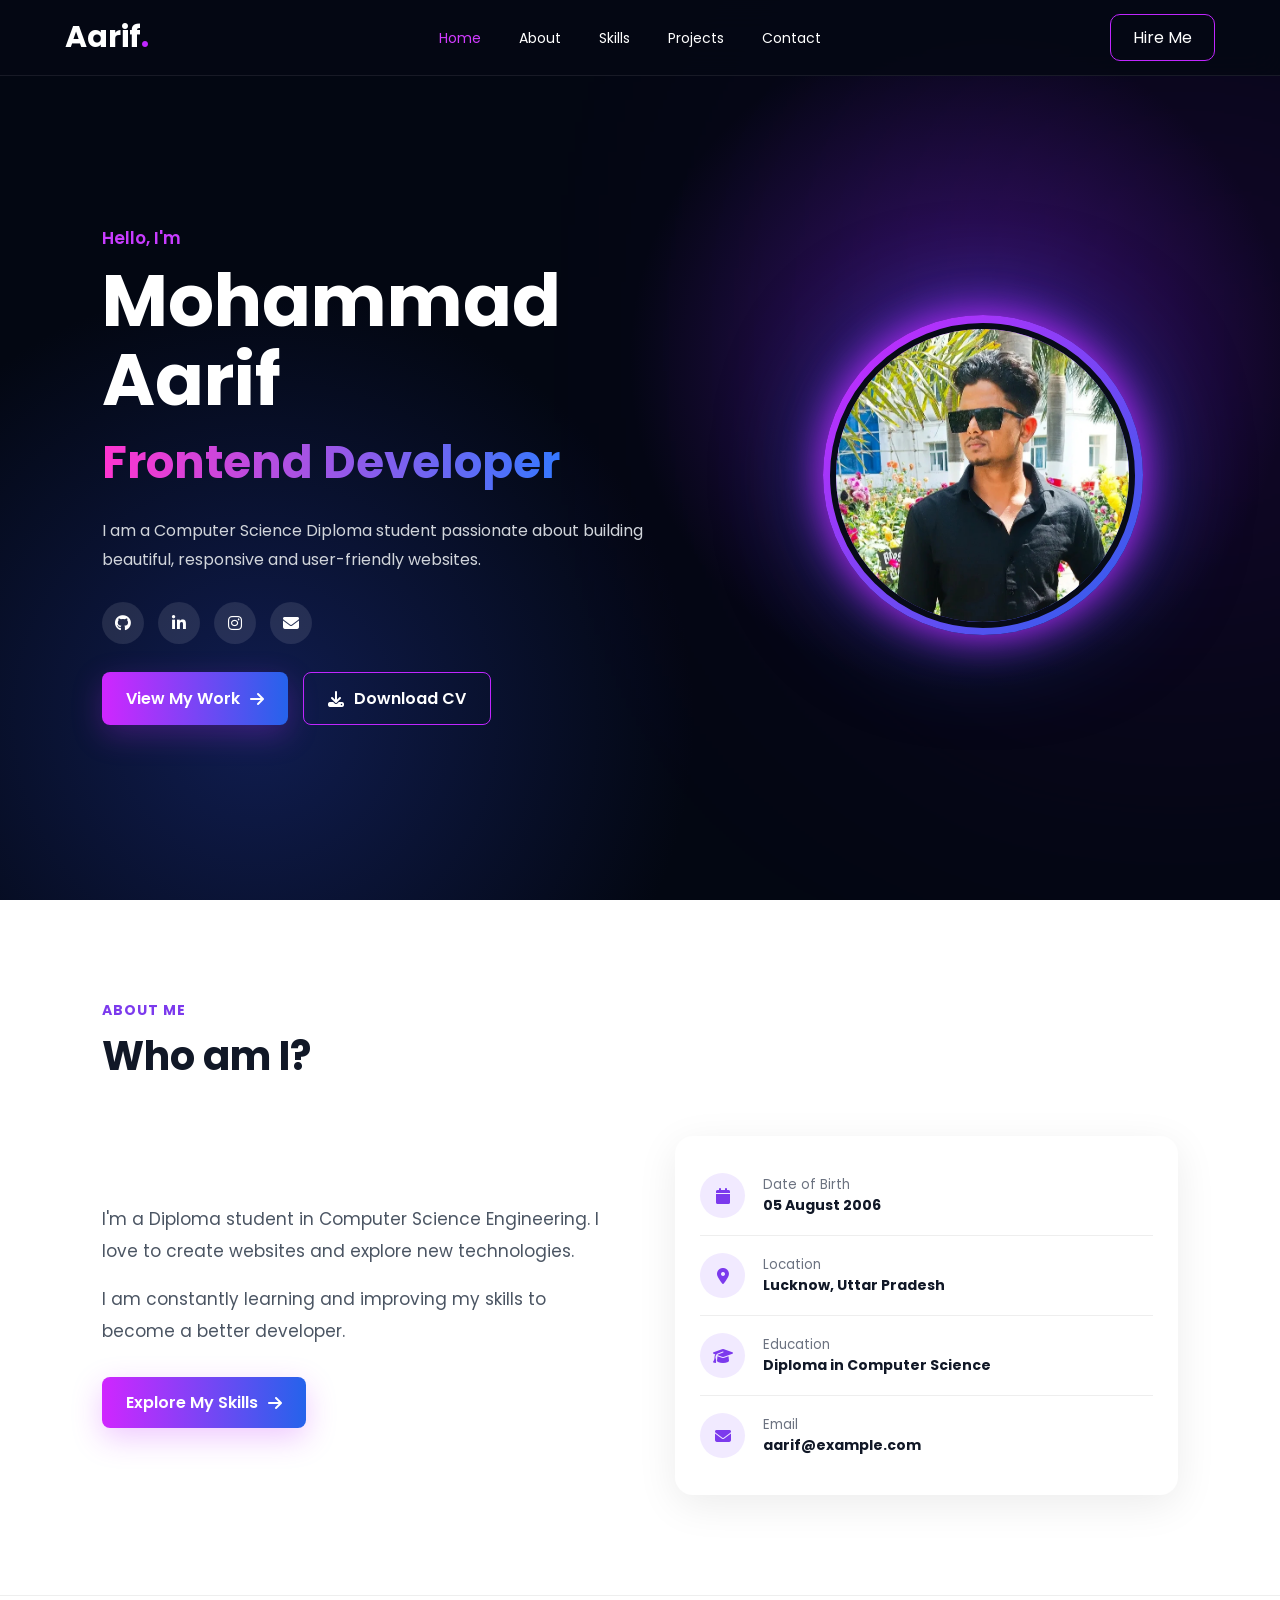
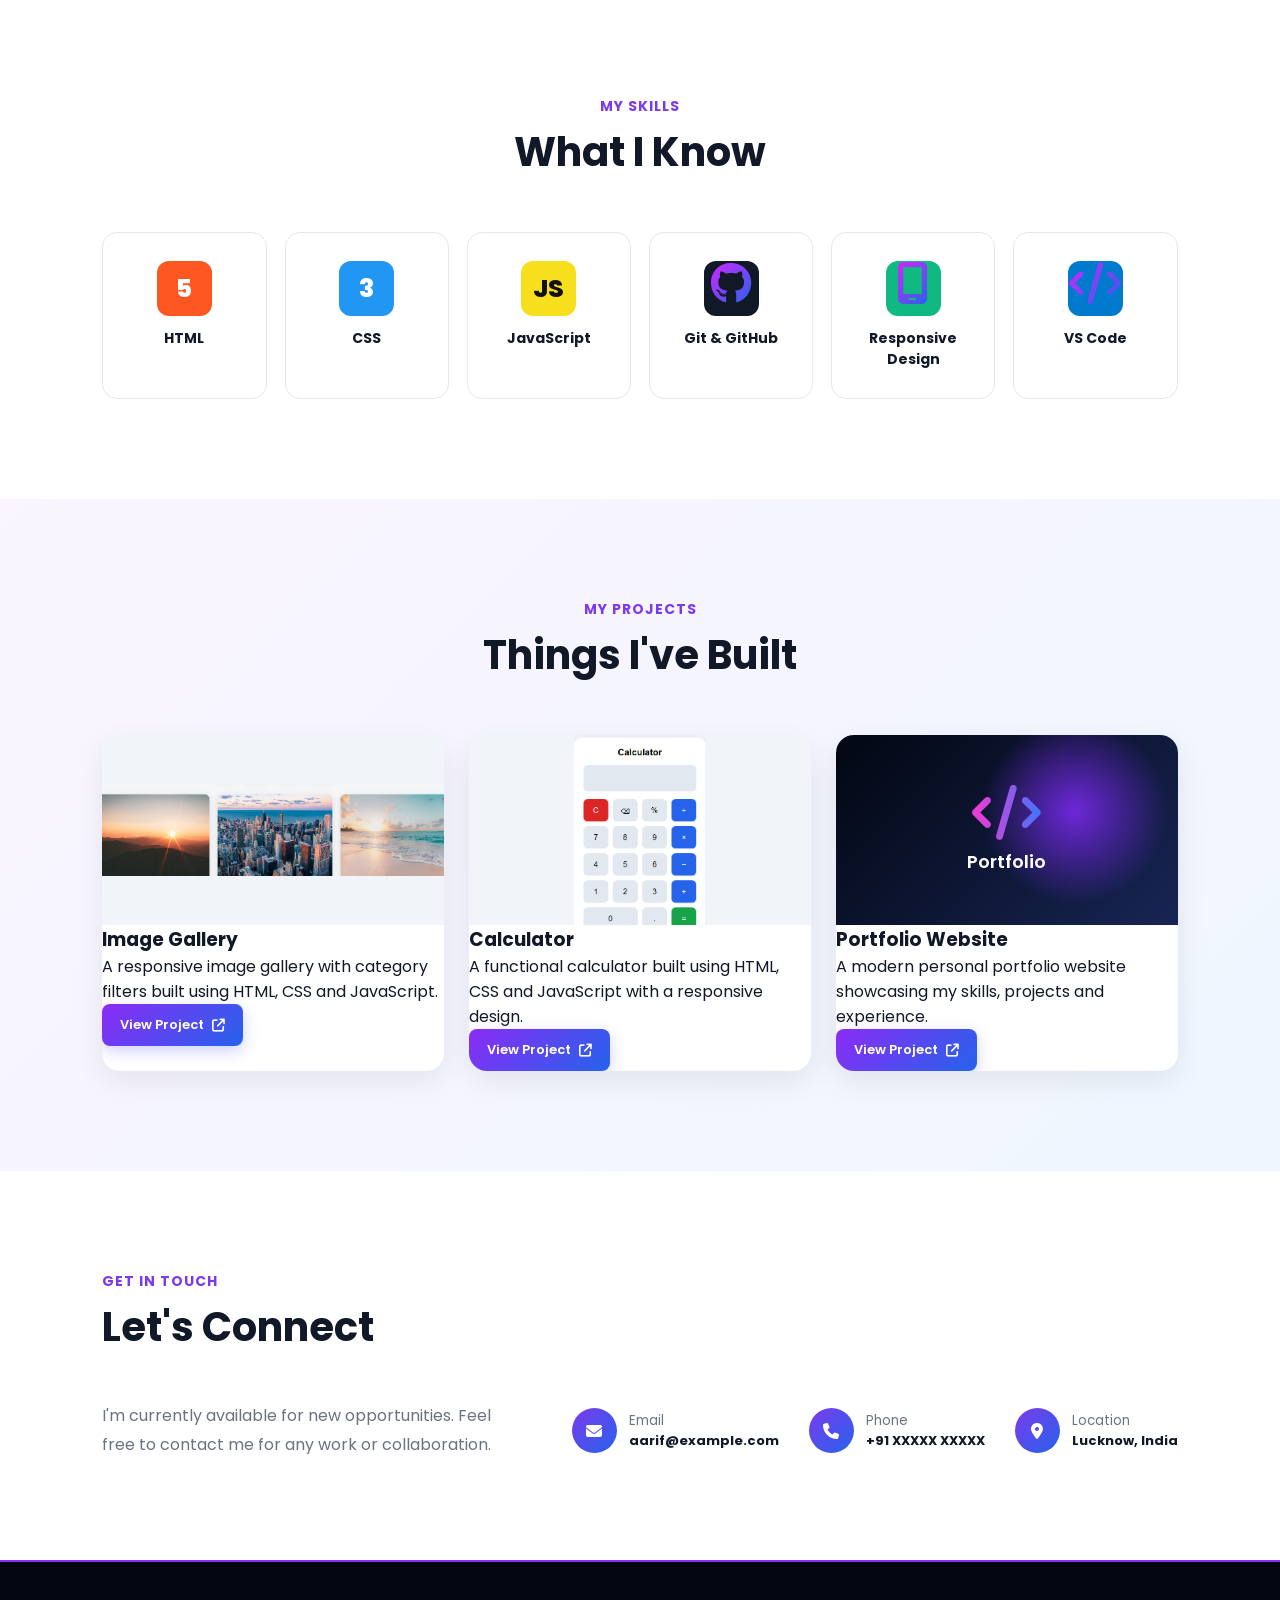
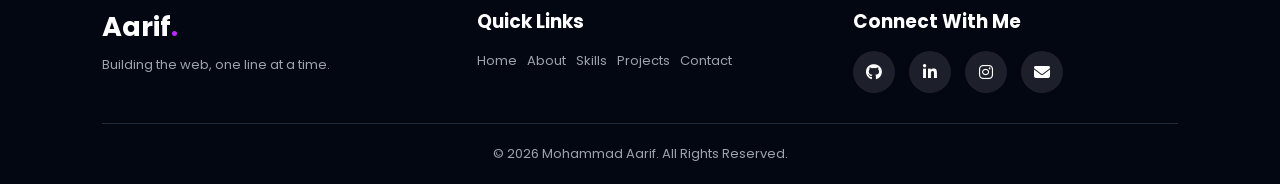
==== task-2-calculator/index.html @ 981eedba "CodeAlfa-frontend-task" ====
<!doctype html>
<html lang="en">
  <head>
    <meta charset="UTF-8" />
    <meta name="viewport" content="width=device-width, initial-scale=1.0" />

    <title>Mohammad Aarif | Frontend Developer</title>

    <link rel="stylesheet" href="style.css" />

    <!-- Font Awesome Icons -->
    <link
      rel="stylesheet"
      href="https://cdnjs.cloudflare.com/ajax/libs/font-awesome/6.5.2/css/all.min.css"
    />
  </head>

  <body>
    <!-- NAVBAR -->
    <header>
      <nav class="navbar">
        <a href="#home" class="logo"> Aarif<span>.</span> </a>

        <ul class="nav-links">
          <li><a href="#home" class="active">Home</a></li>
          <li><a href="#about">About</a></li>
          <li><a href="#skills">Skills</a></li>
          <li><a href="#projects">Projects</a></li>
          <li><a href="#contact">Contact</a></li>
        </ul>

        <a href="#contact" class="hire-btn">Hire Me</a>
      </nav>
    </header>

    <!-- HOME -->
    <section id="home" class="hero">
      <div class="hero-content">
        <p class="hello">Hello, I'm</p>

        <h1>Mohammad Aarif</h1>

        <h2>
          <span>Frontend Developer</span>
        </h2>

        <p class="hero-description">
          I am a Computer Science Diploma student passionate about building
          beautiful, responsive and user-friendly websites.
        </p>

        <div class="social-icons">
          <a href="#" target="_blank">
            <i class="fa-brands fa-github"></i>
          </a>

          <a href="#" target="_blank">
            <i class="fa-brands fa-linkedin-in"></i>
          </a>

          <a href="#" target="_blank">
            <i class="fa-brands fa-instagram"></i>
          </a>

          <a href="mailto:aarif@example.com">
            <i class="fa-solid fa-envelope"></i>
          </a>
        </div>

        <div class="hero-buttons">
          <a href="#projects" class="main-btn">
            View My Work <i class="fa-solid fa-arrow-right"></i>
          </a>

          <a href="#" class="cv-btn">
            <i class="fa-solid fa-download"></i>
            Download CV
          </a>
        </div>
      </div>

      <!-- PROFILE IMAGE -->
      <div class="hero-image">
        <div class="image-glow"></div>

        <img src="profile.jpg.jpg" alt="Mohammad Aarif" />
      </div>
    </section>

    <!-- ABOUT -->
    <section id="about" class="about section">
      <div class="section-title">
        <p>ABOUT ME</p>
        <h2>Who am I?</h2>
      </div>

      <div class="about-container">
        <div class="about-text">
          <p>
            I'm a Diploma student in Computer Science Engineering. I love to
            create websites and explore new technologies.
          </p>

          <p>
            I am constantly learning and improving my skills to become a better
            developer.
          </p>

          <a href="#skills" class="main-btn">
            Explore My Skills
            <i class="fa-solid fa-arrow-right"></i>
          </a>
        </div>

        <div class="about-info">
          <div class="info-item">
            <i class="fa-solid fa-calendar"></i>
            <div>
              <small>Date of Birth</small>
              <strong>05 August 2006</strong>
            </div>
          </div>

          <div class="info-item">
            <i class="fa-solid fa-location-dot"></i>
            <div>
              <small>Location</small>
              <strong>Lucknow, Uttar Pradesh</strong>
            </div>
          </div>

          <div class="info-item">
            <i class="fa-solid fa-graduation-cap"></i>
            <div>
              <small>Education</small>
              <strong>Diploma in Computer Science</strong>
            </div>
          </div>

          <div class="info-item">
            <i class="fa-solid fa-envelope"></i>
            <div>
              <small>Email</small>
              <strong>aarif@example.com</strong>
            </div>
          </div>
        </div>
      </div>
    </section>

    <!-- SKILLS -->
    <section id="skills" class="skills section">
      <div class="section-title center">
        <p>MY SKILLS</p>
        <h2>What I Know</h2>
      </div>

      <div class="skills-container">
        <div class="skill-card html-skill">
          <div class="skill-logo">5</div>
          <h3>HTML</h3>
        </div>

        <div class="skill-card css-skill">
          <div class="skill-logo">3</div>
          <h3>CSS</h3>
        </div>

        <div class="skill-card js-skill">
          <div class="skill-logo">JS</div>
          <h3>JavaScript</h3>
        </div>

        <div class="skill-card github-skill">
          <div class="skill-logo">
            <i class="fa-brands fa-github"></i>
          </div>
          <h3>Git & GitHub</h3>
        </div>

        <div class="skill-card responsive-skill">
          <div class="skill-logo">
            <i class="fa-solid fa-mobile-screen"></i>
          </div>
          <h3>Responsive Design</h3>
        </div>

        <div class="skill-card vscode-skill">
          <div class="skill-logo">
            <i class="fa-solid fa-code"></i>
          </div>
          <h3>VS Code</h3>
        </div>
      </div>
    </section>

    <!-- PROJECTS -->
    <section id="projects" class="projects section">
      <div class="section-title center">
        <p>MY PROJECTS</p>
        <h2>Things I've Built</h2>
      </div>

      <div class="projects-container">
        <!-- IMAGE GALLERY -->
        <div class="project-card">
          <div class="project-image">
            <img src="gallery.png.png" alt="Image Gallery Project" />
          </div>

          <div class="project-content">
            <h3>Image Gallery</h3>

            <p>
              A responsive image gallery with category filters built using HTML,
              CSS and JavaScript.
            </p>

            <a
              href="https://m-aarif-coder.github.io/CodeAlfa-frontend-task/Task%201%20image%20gallery/"
              style="
                display: inline-flex;
                align-items: center;
                gap: 8px;
                padding: 11px 18px;
                background: linear-gradient(135deg, #8b2cf5, #2563eb);
                color: white;
                border-radius: 8px;
                text-decoration: none;
                font-size: 13px;
                font-weight: 600;
                box-shadow: 0 5px 15px rgba(99, 102, 241, 0.3);
              "
            >
              View Project
              <i class="fa-solid fa-arrow-up-right-from-square"></i>
            </a>
          </div>
        </div>

        <!-- CALCULATOR -->
        <div class="project-card">
          <div class="project-image">
            <img src="calcuator.png.png" alt="Calculator Project" />
          </div>

          <div class="project-content">
            <h3>Calculator</h3>

            <p>
              A functional calculator built using HTML, CSS and JavaScript with
              a responsive design.
            </p>

            <a
              href="https://m-aarif-coder.github.io/CodeAlfa-frontend-task/Task%202%20Calculator/"
              style="
                display: inline-flex;
                align-items: center;
                gap: 8px;
                padding: 11px 18px;
                background: linear-gradient(135deg, #8b2cf5, #2563eb);
                color: white;
                border-radius: 8px;
                text-decoration: none;
                font-size: 13px;
                font-weight: 600;
                box-shadow: 0 5px 15px rgba(99, 102, 241, 0.3);
              "
            >
              View Project
              <i class="fa-solid fa-arrow-up-right-from-square"></i>
            </a>
          </div>
        </div>

        <!-- PORTFOLIO -->
        <div class="project-card">
          <div class="project-image portfolio-project">
            <div>
              <i class="fa-solid fa-code"></i>
              <span>Portfolio</span>
            </div>
          </div>

          <div class="project-content">
            <h3>Portfolio Website</h3>

            <p>
              A modern personal portfolio website showcasing my skills, projects
              and experience.
            </p>

            <a
              href="https://m-aarif-coder.github.io/CodeAlfa-frontend-task/Task%203%20portfolio/"
              style="
                display: inline-flex;
                align-items: center;
                gap: 8px;
                padding: 11px 18px;
                background: linear-gradient(135deg, #8b2cf5, #2563eb);
                color: white;
                border-radius: 8px;
                text-decoration: none;
                font-size: 13px;
                font-weight: 600;
                box-shadow: 0 5px 15px rgba(99, 102, 241, 0.3);
              "
            >
              View Project
              <i class="fa-solid fa-arrow-up-right-from-square"></i>
            </a>
          </div>
        </div>
      </div>
    </section>

    <!-- CONTACT -->
    <section id="contact" class="contact section">
      <div class="section-title">
        <p>GET IN TOUCH</p>
        <h2>Let's Connect</h2>
      </div>

      <div class="contact-container">
        <div class="contact-text">
          <p>
            I'm currently available for new opportunities. Feel free to contact
            me for any work or collaboration.
          </p>
        </div>

        <div class="contact-info">
          <div class="contact-item">
            <i class="fa-solid fa-envelope"></i>
            <div>
              <small>Email</small>
              <strong>aarif@example.com</strong>
            </div>
          </div>

          <div class="contact-item">
            <i class="fa-solid fa-phone"></i>
            <div>
              <small>Phone</small>
              <strong>+91 XXXXX XXXXX</strong>
            </div>
          </div>

          <div class="contact-item">
            <i class="fa-solid fa-location-dot"></i>
            <div>
              <small>Location</small>
              <strong>Lucknow, India</strong>
            </div>
          </div>
        </div>
      </div>
    </section>

    <!-- FOOTER -->
    <footer>
      <div class="footer-container">
        <div>
          <h2>Aarif<span>.</span></h2>
          <p>Building the web, one line at a time.</p>
        </div>

        <div>
          <h3>Quick Links</h3>

          <div class="footer-links">
            <a href="#home">Home</a>
            <a href="#about">About</a>
            <a href="#skills">Skills</a>
            <a href="#projects">Projects</a>
            <a href="#contact">Contact</a>
          </div>
        </div>

        <div>
          <h3>Connect With Me</h3>

          <div class="social-icons footer-social">
            <a href="#">
              <i class="fa-brands fa-github"></i>
            </a>

            <a href="#">
              <i class="fa-brands fa-linkedin-in"></i>
            </a>

            <a href="#">
              <i class="fa-brands fa-instagram"></i>
            </a>

            <a href="mailto:aarif@example.com">
              <i class="fa-solid fa-envelope"></i>
            </a>
          </div>
        </div>
      </div>

      <div class="copyright">© 2026 Mohammad Aarif. All Rights Reserved.</div>
    </footer>

    <!-- SCROLL TOP -->
    <button id="scrollTop">
      <i class="fa-solid fa-arrow-up"></i>
    </button>

    <script src="script.js"></script>
  </body>
</html>
---- task-2-calculator/style.css ----
@import url('https://fonts.googleapis.com/css2?family=Poppins:wght@300;400;500;600;700;800&display=swap');

* {
    margin: 0;
    padding: 0;
    box-sizing: border-box;
    scroll-behavior: smooth;
}

body {
    font-family: 'Poppins', sans-serif;
    color: #111827;
    background: #ffffff;
    overflow-x: hidden;
}

a {
    text-decoration: none;
}

ul {
    list-style: none;
}


/* ================= NAVBAR ================= */

header {
    position: fixed;
    top: 0;
    width: 100%;
    z-index: 1000;
    background: rgba(5, 8, 20, 0.9);
    backdrop-filter: blur(15px);
    border-bottom: 1px solid rgba(255,255,255,0.08);
}

.navbar {
    max-width: 1200px;
    margin: auto;
    height: 75px;
    padding: 0 25px;

    display: flex;
    align-items: center;
    justify-content: space-between;
}

.logo {
    color: white;
    font-size: 30px;
    font-weight: 700;
}

.logo span,
footer span {
    color: #c026ff;
}

.nav-links {
    display: flex;
    gap: 38px;
}

.nav-links a {
    color: white;
    font-size: 14px;
    transition: 0.3s;
}

.nav-links a:hover,
.nav-links a.active {
    color: #d13cff;
}

.hire-btn {
    color: white;
    border: 1px solid #c026ff;
    padding: 10px 22px;
    border-radius: 10px;
    transition: 0.3s;
}

.hire-btn:hover {
    background: linear-gradient(90deg, #c026ff, #2563eb);
}


/* ================= HERO ================= */

.hero {
    min-height: 100vh;
    padding: 130px 8% 80px;

    display: flex;
    align-items: center;
    justify-content: space-between;

    position: relative;
    overflow: hidden;

    color: white;

    background:
        radial-gradient(circle at 75% 40%, #35136b 0%, transparent 30%),
        radial-gradient(circle at 20% 80%, #101d50 0%, transparent 35%),
        #030712;
}

.hero::before {
    content: "";
    position: absolute;
    width: 500px;
    height: 500px;
    background: #9d00ff;
    filter: blur(180px);
    opacity: 0.15;
    right: -150px;
    top: 100px;
}

.hero-content {
    max-width: 650px;
    z-index: 2;
}

.hello {
    color: #c83cff;
    font-size: 17px;
    font-weight: 600;
}

.hero h1 {
    font-size: clamp(45px, 6vw, 72px);
    line-height: 1.1;
    margin: 10px 0;
}

.hero h2 {
    font-size: clamp(28px, 4vw, 45px);
    margin-bottom: 20px;
}

.hero h2 span {
    background: linear-gradient(90deg, #ff35cf, #3678ff);
    -webkit-background-clip: text;
    color: transparent;
}

.hero-description {
    color: #d1d5db;
    line-height: 1.8;
    max-width: 600px;
}

.social-icons {
    display: flex;
    gap: 14px;
    margin: 28px 0;
}

.social-icons a {
    width: 42px;
    height: 42px;

    display: flex;
    align-items: center;
    justify-content: center;

    color: white;
    background: rgba(255,255,255,0.1);
    border-radius: 50%;

    transition: 0.3s;
}

.social-icons a:hover {
    transform: translateY(-5px);
    background: linear-gradient(135deg, #c026ff, #2563eb);
}

.hero-buttons {
    display: flex;
    gap: 15px;
    flex-wrap: wrap;
}

.main-btn,
.cv-btn {
    display: inline-flex;
    align-items: center;
    gap: 10px;

    padding: 13px 24px;
    border-radius: 8px;
    font-weight: 600;

    transition: 0.3s;
}

.main-btn {
    color: white;
    background: linear-gradient(90deg, #d026ff, #2563eb);
    box-shadow: 0 10px 30px rgba(192,38,255,0.25);
}

.main-btn:hover {
    transform: translateY(-3px);
}

.cv-btn {
    color: white;
    border: 1px solid #c026ff;
}

.cv-btn:hover {
    background: rgba(192,38,255,0.15);
}


/* PROFILE IMAGE */

.hero-image {
    width: 390px;
    height: 390px;
    position: relative;
    display: flex;
    align-items: center;
    justify-content: center;
}

.hero-image::before {
    content: "";
    position: absolute;
    width: 320px;
    height: 320px;

    border-radius: 50%;

    background: linear-gradient(135deg, #d026ff, #2563eb);

    box-shadow:
        0 0 40px #c026ff,
        0 0 100px rgba(37,99,235,0.5);
}

.hero-image img {
    width: 305px;
    height: 305px;

    object-fit: cover;
    border-radius: 50%;

    position: relative;
    z-index: 2;

    border: 6px solid #080b18;
}


/* ================= SECTIONS ================= */

.section {
    padding: 100px 8%;
}

.section-title p {
    color: #7c3aed;
    font-size: 14px;
    font-weight: 700;
    letter-spacing: 1px;
}

.section-title h2 {
    font-size: 40px;
    margin-top: 5px;
}

.center {
    text-align: center;
}


/* ================= ABOUT ================= */

.about {
    background: #ffffff;
}

.about-container {
    max-width: 1150px;
    margin: 50px auto 0;

    display: grid;
    grid-template-columns: 1fr 1fr;
    gap: 70px;
    align-items: center;
}

.about-text p {
    font-size: 17px;
    color: #4b5563;
    line-height: 1.9;
    margin-bottom: 15px;
}

.about-text .main-btn {
    margin-top: 15px;
}

.about-info {
    padding: 20px 25px;

    background: white;
    border-radius: 18px;

    box-shadow: 0 10px 40px rgba(0,0,0,0.08);
}

.info-item {
    display: flex;
    align-items: center;
    gap: 18px;

    padding: 17px 0;
    border-bottom: 1px solid #eee;
}

.info-item:last-child {
    border-bottom: none;
}

.info-item > i {
    width: 45px;
    height: 45px;

    display: flex;
    align-items: center;
    justify-content: center;

    border-radius: 50%;

    color: #7c3aed;
    background: #f1eaff;
}

.info-item div {
    display: flex;
    flex-direction: column;
}

.info-item small {
    color: #6b7280;
}

.info-item strong {
    font-size: 14px;
}


/* ================= SKILLS ================= */

.skills {
    border-top: 1px solid #eee;
}

.skills-container {
    max-width: 1100px;
    margin: 50px auto 0;

    display: grid;
    grid-template-columns: repeat(6, 1fr);
    gap: 18px;
}

.skill-card {
    padding: 28px 10px;

    border: 1px solid #e5e7eb;
    border-radius: 15px;

    text-align: center;

    background: white;

    transition: 0.3s;
}

.skill-card:hover {
    transform: translateY(-8px);
    box-shadow: 0 15px 30px rgba(0,0,0,0.1);
}

.skill-card i {
    font-size: 42px;
    margin-bottom: 12px;

    background: linear-gradient(135deg, #d026ff, #2563eb);
    -webkit-background-clip: text;
    color: transparent;
}

.skill-card h3 {
    font-size: 14px;
}


/* ================= PROJECTS ================= */

.projects {
    background: linear-gradient(135deg, #faf5ff, #eff6ff);
}

.projects-container {
    max-width: 1100px;
    margin: 50px auto 0;

    display: grid;
    grid-template-columns: repeat(3, 1fr);
    gap: 25px;
}

.project-card {
    background: white;
    border-radius: 18px;
    overflow: hidden;

    box-shadow: 0 10px 30px rgba(0,0,0,0.08);

    transition: 0.3s;
}

.project-card:hover {
    transform: translateY(-8px);
}

.project-image {
    height: 190px;
    overflow: hidden;
    background: #f1f5f9;
    display: flex;
    align-items: center;
    justify-content: center;
}

.project-image img {
    width: 100%;
    height: 100%;
    object-fit: contain;
    display: block;
    background: #f1f5f9;
    transition: 0.5s;
}

.project-card:hover .project-image img {
    transform: scale(1.05);
}


/* Portfolio Project */

.portfolio-project {
    height: 190px;

    display: flex;
    align-items: center;
    justify-content: center;

    background:
        radial-gradient(circle at 70% 40%, #6d28d9, transparent 35%),
        linear-gradient(135deg, #030712, #172554);

    color: white;
}

.portfolio-project div {
    text-align: center;
}

.portfolio-project i {
    display: block;
    font-size: 55px;

    margin-bottom: 8px;

    background: linear-gradient(90deg, #ff35cf, #3678ff);
    -webkit-background-clip: text;
    color: transparent;
}

.portfolio-project span {
    font-size: 18px;
    font-weight: 600;
}

/* ================= CONTACT ================= */

.contact {
    background: white;
}

.contact-container {
    max-width: 1100px;
    margin: 45px auto 0;

    display: flex;
    justify-content: space-between;
    gap: 50px;
    align-items: center;
}

.contact-text {
    max-width: 400px;
    color: #6b7280;
    line-height: 1.8;
}

.contact-info {
    display: flex;
    gap: 30px;
}

.contact-item {
    display: flex;
    gap: 12px;
    align-items: center;
}

.contact-item > i {
    width: 45px;
    height: 45px;

    display: flex;
    align-items: center;
    justify-content: center;

    border-radius: 50%;

    color: white;
    background: linear-gradient(135deg, #7c3aed, #2563eb);
}

.contact-item div {
    display: flex;
    flex-direction: column;
}

.contact-item small {
    color: #6b7280;
}

.contact-item strong {
    font-size: 13px;
}


/* ================= FOOTER ================= */

footer {
    background: #030712;
    color: white;
    padding: 45px 8% 20px;
    border-top: 2px solid #8b2cff;
}

.footer-container {
    max-width: 1100px;
    margin: auto;

    display: grid;
    grid-template-columns: 1fr 1fr 1fr;
    gap: 50px;
}

.footer-container h2 {
    font-size: 27px;
}

.footer-container p {
    color: #9ca3af;
    margin-top: 8px;
    font-size: 13px;
}

.footer-container h3 {
    margin-bottom: 15px;
}

.footer-links {
    display: flex;
    flex-wrap: wrap;
    gap: 10px;
}

.footer-links a {
    color: #9ca3af;
    font-size: 13px;
}

.footer-links a:hover {
    color: #c026ff;
}

.footer-social {
    margin: 0;
}

.copyright {
    max-width: 1100px;
    margin: 30px auto 0;
    padding-top: 20px;

    border-top: 1px solid #1f2937;

    text-align: center;
    color: #9ca3af;
    font-size: 13px;
}


/* SCROLL TOP */

#scrollTop {
    position: fixed;
    right: 25px;
    bottom: 25px;

    width: 45px;
    height: 45px;

    border: none;
    border-radius: 6px;

    color: white;
    background: linear-gradient(135deg, #c026ff, #7c3aed);

    cursor: pointer;

    display: none;
}


/* ================= MOBILE ================= */

@media (max-width: 900px) {

    .nav-links {
        gap: 15px;
    }

    .hero {
        text-align: center;
        flex-direction: column;
        gap: 60px;
    }

    .social-icons,
    .hero-buttons {
        justify-content: center;
    }

    .about-container {
        grid-template-columns: 1fr;
    }

    .skills-container {
        grid-template-columns: repeat(3, 1fr);
    }

    .projects-container {
        grid-template-columns: 1fr 1fr;
    }

    .contact-container {
        flex-direction: column;
        align-items: flex-start;
    }

    .contact-info {
        flex-wrap: wrap;
    }
}


@media (max-width: 600px) {

    .navbar {
        height: auto;
        padding: 15px;
        flex-wrap: wrap;
        gap: 15px;
    }

    .nav-links {
        order: 3;
        width: 100%;
        justify-content: center;
        flex-wrap: wrap;
    }

    .hire-btn {
        display: none;
    }

    .hero {
        padding-top: 160px;
    }

    .hero-image {
        width: 300px;
        height: 300px;
    }

    .hero-image::before {
        width: 245px;
        height: 245px;
    }

    .hero-image img {
        width: 230px;
        height: 230px;
    }

    .skills-container {
        grid-template-columns: 1fr 1fr;
    }

    .projects-container {
        grid-template-columns: 1fr;
    }

    .contact-info {
        flex-direction: column;
    }

    .footer-container {
        grid-template-columns: 1fr;
    }
}

.skill-logo {
    width: 55px;
    height: 55px;

    margin: 0 auto 12px;

    display: flex;
    align-items: center;
    justify-content: center;

    border-radius: 12px;

    font-size: 25px;
    font-weight: 800;
}

.html-skill .skill-logo {
    background: #ff5722;
    color: white;
}

.css-skill .skill-logo {
    background: #2196f3;
    color: white;
}

.js-skill .skill-logo {
    background: #f7df1e;
    color: #111;
}

.github-skill .skill-logo {
    background: #111827;
    color: white;
}

.responsive-skill .skill-logo {
    background: #10b981;
    color: white;
}

.vscode-skill .skill-logo {
    background: #007acc;
    color: white;
}

.skill-card:hover .skill-logo {
    transform: scale(1.1) rotate(3deg);
}

.skill-logo {
    transition: 0.3s;
}
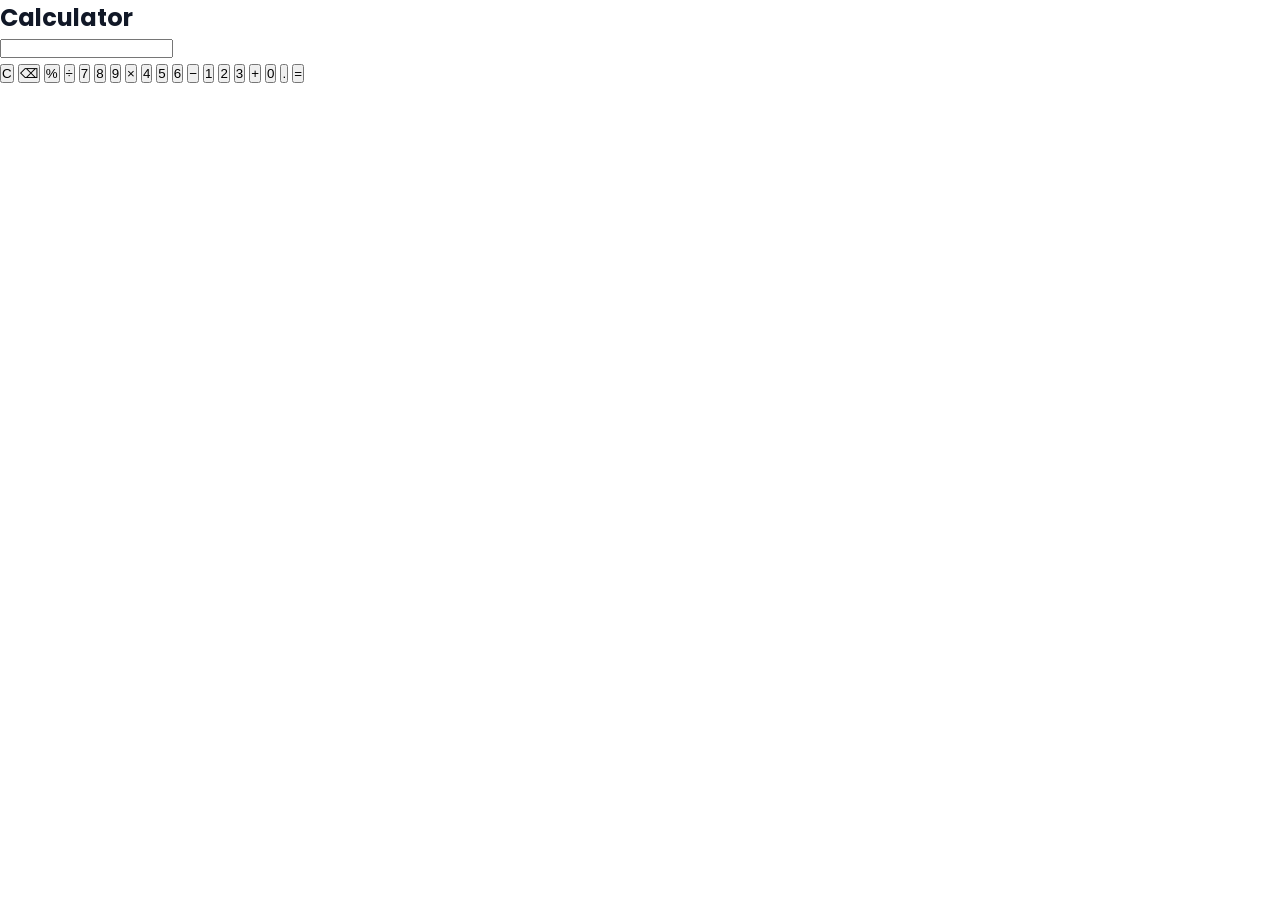
==== commit 8cfd027b: "Update index.html" ====
--- a/task-2-calculator/index.html
+++ b/task-2-calculator/index.html
@@ -1,414 +1,51 @@
-<!doctype html>
+<!DOCTYPE html>
 <html lang="en">
-  <head>
-    <meta charset="UTF-8" />
-    <meta name="viewport" content="width=device-width, initial-scale=1.0" />
+<head>
+    <meta charset="UTF-8">
+    <meta name="viewport" content="width=device-width, initial-scale=1.0">
+    <title>Calculator</title>
+    <link rel="stylesheet" href="style.css">
+</head>
 
-    <title>Mohammad Aarif | Frontend Developer</title>
+<body>
 
-    <link rel="stylesheet" href="style.css" />
+    <div class="calculator">
 
-    <!-- Font Awesome Icons -->
-    <link
-      rel="stylesheet"
-      href="https://cdnjs.cloudflare.com/ajax/libs/font-awesome/6.5.2/css/all.min.css"
-    />
-  </head>
+        <h2>Calculator</h2>
 
-  <body>
-    <!-- NAVBAR -->
-    <header>
-      <nav class="navbar">
-        <a href="#home" class="logo"> Aarif<span>.</span> </a>
+        <input type="text" id="display" readonly>
 
-        <ul class="nav-links">
-          <li><a href="#home" class="active">Home</a></li>
-          <li><a href="#about">About</a></li>
-          <li><a href="#skills">Skills</a></li>
-          <li><a href="#projects">Projects</a></li>
-          <li><a href="#contact">Contact</a></li>
-        </ul>
+        <div class="buttons">
 
-        <a href="#contact" class="hire-btn">Hire Me</a>
-      </nav>
-    </header>
+            <button class="clear" onclick="clearDisplay()">C</button>
+            <button onclick="deleteLast()">⌫</button>
+            <button onclick="appendValue('%')">%</button>
+            <button class="operator" onclick="appendValue('/')">÷</button>
 
-    <!-- HOME -->
-    <section id="home" class="hero">
-      <div class="hero-content">
-        <p class="hello">Hello, I'm</p>
+            <button onclick="appendValue('7')">7</button>
+            <button onclick="appendValue('8')">8</button>
+            <button onclick="appendValue('9')">9</button>
+            <button class="operator" onclick="appendValue('*')">×</button>
 
-        <h1>Mohammad Aarif</h1>
+            <button onclick="appendValue('4')">4</button>
+            <button onclick="appendValue('5')">5</button>
+            <button onclick="appendValue('6')">6</button>
+            <button class="operator" onclick="appendValue('-')">−</button>
 
-        <h2>
-          <span>Frontend Developer</span>
-        </h2>
+            <button onclick="appendValue('1')">1</button>
+            <button onclick="appendValue('2')">2</button>
+            <button onclick="appendValue('3')">3</button>
+            <button class="operator" onclick="appendValue('+')">+</button>
 
-        <p class="hero-description">
-          I am a Computer Science Diploma student passionate about building
-          beautiful, responsive and user-friendly websites.
-        </p>
+            <button onclick="appendValue('0')" class="zero">0</button>
+            <button onclick="appendValue('.')">.</button>
+            <button class="equal" onclick="calculate()">=</button>
 
-        <div class="social-icons">
-          <a href="#" target="_blank">
-            <i class="fa-brands fa-github"></i>
-          </a>
-
-          <a href="#" target="_blank">
-            <i class="fa-brands fa-linkedin-in"></i>
-          </a>
-
-          <a href="#" target="_blank">
-            <i class="fa-brands fa-instagram"></i>
-          </a>
-
-          <a href="mailto:aarif@example.com">
-            <i class="fa-solid fa-envelope"></i>
-          </a>
         </div>
 
-        <div class="hero-buttons">
-          <a href="#projects" class="main-btn">
-            View My Work <i class="fa-solid fa-arrow-right"></i>
-          </a>
-
-          <a href="#" class="cv-btn">
-            <i class="fa-solid fa-download"></i>
-            Download CV
-          </a>
-        </div>
-      </div>
-
-      <!-- PROFILE IMAGE -->
-      <div class="hero-image">
-        <div class="image-glow"></div>
-
-        <img src="profile.jpg.jpg" alt="Mohammad Aarif" />
-      </div>
-    </section>
-
-    <!-- ABOUT -->
-    <section id="about" class="about section">
-      <div class="section-title">
-        <p>ABOUT ME</p>
-        <h2>Who am I?</h2>
-      </div>
-
-      <div class="about-container">
-        <div class="about-text">
-          <p>
-            I'm a Diploma student in Computer Science Engineering. I love to
-            create websites and explore new technologies.
-          </p>
-
-          <p>
-            I am constantly learning and improving my skills to become a better
-            developer.
-          </p>
-
-          <a href="#skills" class="main-btn">
-            Explore My Skills
-            <i class="fa-solid fa-arrow-right"></i>
-          </a>
-        </div>
-
-        <div class="about-info">
-          <div class="info-item">
-            <i class="fa-solid fa-calendar"></i>
-            <div>
-              <small>Date of Birth</small>
-              <strong>05 August 2006</strong>
-            </div>
-          </div>
-
-          <div class="info-item">
-            <i class="fa-solid fa-location-dot"></i>
-            <div>
-              <small>Location</small>
-              <strong>Lucknow, Uttar Pradesh</strong>
-            </div>
-          </div>
-
-          <div class="info-item">
-            <i class="fa-solid fa-graduation-cap"></i>
-            <div>
-              <small>Education</small>
-              <strong>Diploma in Computer Science</strong>
-            </div>
-          </div>
-
-          <div class="info-item">
-            <i class="fa-solid fa-envelope"></i>
-            <div>
-              <small>Email</small>
-              <strong>aarif@example.com</strong>
-            </div>
-          </div>
-        </div>
-      </div>
-    </section>
-
-    <!-- SKILLS -->
-    <section id="skills" class="skills section">
-      <div class="section-title center">
-        <p>MY SKILLS</p>
-        <h2>What I Know</h2>
-      </div>
-
-      <div class="skills-container">
-        <div class="skill-card html-skill">
-          <div class="skill-logo">5</div>
-          <h3>HTML</h3>
-        </div>
-
-        <div class="skill-card css-skill">
-          <div class="skill-logo">3</div>
-          <h3>CSS</h3>
-        </div>
-
-        <div class="skill-card js-skill">
-          <div class="skill-logo">JS</div>
-          <h3>JavaScript</h3>
-        </div>
-
-        <div class="skill-card github-skill">
-          <div class="skill-logo">
-            <i class="fa-brands fa-github"></i>
-          </div>
-          <h3>Git & GitHub</h3>
-        </div>
-
-        <div class="skill-card responsive-skill">
-          <div class="skill-logo">
-            <i class="fa-solid fa-mobile-screen"></i>
-          </div>
-          <h3>Responsive Design</h3>
-        </div>
-
-        <div class="skill-card vscode-skill">
-          <div class="skill-logo">
-            <i class="fa-solid fa-code"></i>
-          </div>
-          <h3>VS Code</h3>
-        </div>
-      </div>
-    </section>
-
-    <!-- PROJECTS -->
-    <section id="projects" class="projects section">
-      <div class="section-title center">
-        <p>MY PROJECTS</p>
-        <h2>Things I've Built</h2>
-      </div>
-
-      <div class="projects-container">
-        <!-- IMAGE GALLERY -->
-        <div class="project-card">
-          <div class="project-image">
-            <img src="gallery.png.png" alt="Image Gallery Project" />
-          </div>
-
-          <div class="project-content">
-            <h3>Image Gallery</h3>
-
-            <p>
-              A responsive image gallery with category filters built using HTML,
-              CSS and JavaScript.
-            </p>
-
-            <a
-              href="https://m-aarif-coder.github.io/CodeAlfa-frontend-task/Task%201%20image%20gallery/"
-              style="
-                display: inline-flex;
-                align-items: center;
-                gap: 8px;
-                padding: 11px 18px;
-                background: linear-gradient(135deg, #8b2cf5, #2563eb);
-                color: white;
-                border-radius: 8px;
-                text-decoration: none;
-                font-size: 13px;
-                font-weight: 600;
-                box-shadow: 0 5px 15px rgba(99, 102, 241, 0.3);
-              "
-            >
-              View Project
-              <i class="fa-solid fa-arrow-up-right-from-square"></i>
-            </a>
-          </div>
-        </div>
-
-        <!-- CALCULATOR -->
-        <div class="project-card">
-          <div class="project-image">
-            <img src="calcuator.png.png" alt="Calculator Project" />
-          </div>
-
-          <div class="project-content">
-            <h3>Calculator</h3>
-
-            <p>
-              A functional calculator built using HTML, CSS and JavaScript with
-              a responsive design.
-            </p>
-
-            <a
-              href="https://m-aarif-coder.github.io/CodeAlfa-frontend-task/Task%202%20Calculator/"
-              style="
-                display: inline-flex;
-                align-items: center;
-                gap: 8px;
-                padding: 11px 18px;
-                background: linear-gradient(135deg, #8b2cf5, #2563eb);
-                color: white;
-                border-radius: 8px;
-                text-decoration: none;
-                font-size: 13px;
-                font-weight: 600;
-                box-shadow: 0 5px 15px rgba(99, 102, 241, 0.3);
-              "
-            >
-              View Project
-              <i class="fa-solid fa-arrow-up-right-from-square"></i>
-            </a>
-          </div>
-        </div>
-
-        <!-- PORTFOLIO -->
-        <div class="project-card">
-          <div class="project-image portfolio-project">
-            <div>
-              <i class="fa-solid fa-code"></i>
-              <span>Portfolio</span>
-            </div>
-          </div>
-
-          <div class="project-content">
-            <h3>Portfolio Website</h3>
-
-            <p>
-              A modern personal portfolio website showcasing my skills, projects
-              and experience.
-            </p>
-
-            <a
-              href="https://m-aarif-coder.github.io/CodeAlfa-frontend-task/Task%203%20portfolio/"
-              style="
-                display: inline-flex;
-                align-items: center;
-                gap: 8px;
-                padding: 11px 18px;
-                background: linear-gradient(135deg, #8b2cf5, #2563eb);
-                color: white;
-                border-radius: 8px;
-                text-decoration: none;
-                font-size: 13px;
-                font-weight: 600;
-                box-shadow: 0 5px 15px rgba(99, 102, 241, 0.3);
-              "
-            >
-              View Project
-              <i class="fa-solid fa-arrow-up-right-from-square"></i>
-            </a>
-          </div>
-        </div>
-      </div>
-    </section>
-
-    <!-- CONTACT -->
-    <section id="contact" class="contact section">
-      <div class="section-title">
-        <p>GET IN TOUCH</p>
-        <h2>Let's Connect</h2>
-      </div>
-
-      <div class="contact-container">
-        <div class="contact-text">
-          <p>
-            I'm currently available for new opportunities. Feel free to contact
-            me for any work or collaboration.
-          </p>
-        </div>
-
-        <div class="contact-info">
-          <div class="contact-item">
-            <i class="fa-solid fa-envelope"></i>
-            <div>
-              <small>Email</small>
-              <strong>aarif@example.com</strong>
-            </div>
-          </div>
-
-          <div class="contact-item">
-            <i class="fa-solid fa-phone"></i>
-            <div>
-              <small>Phone</small>
-              <strong>+91 XXXXX XXXXX</strong>
-            </div>
-          </div>
-
-          <div class="contact-item">
-            <i class="fa-solid fa-location-dot"></i>
-            <div>
-              <small>Location</small>
-              <strong>Lucknow, India</strong>
-            </div>
-          </div>
-        </div>
-      </div>
-    </section>
-
-    <!-- FOOTER -->
-    <footer>
-      <div class="footer-container">
-        <div>
-          <h2>Aarif<span>.</span></h2>
-          <p>Building the web, one line at a time.</p>
-        </div>
-
-        <div>
-          <h3>Quick Links</h3>
-
-          <div class="footer-links">
-            <a href="#home">Home</a>
-            <a href="#about">About</a>
-            <a href="#skills">Skills</a>
-            <a href="#projects">Projects</a>
-            <a href="#contact">Contact</a>
-          </div>
-        </div>
-
-        <div>
-          <h3>Connect With Me</h3>
-
-          <div class="social-icons footer-social">
-            <a href="#">
-              <i class="fa-brands fa-github"></i>
-            </a>
-
-            <a href="#">
-              <i class="fa-brands fa-linkedin-in"></i>
-            </a>
-
-            <a href="#">
-              <i class="fa-brands fa-instagram"></i>
-            </a>
-
-            <a href="mailto:aarif@example.com">
-              <i class="fa-solid fa-envelope"></i>
-            </a>
-          </div>
-        </div>
-      </div>
-
-      <div class="copyright">© 2026 Mohammad Aarif. All Rights Reserved.</div>
-    </footer>
-
-    <!-- SCROLL TOP -->
-    <button id="scrollTop">
-      <i class="fa-solid fa-arrow-up"></i>
-    </button>
+    </div>
 
     <script src="script.js"></script>
-  </body>
+
+</body>
 </html>
